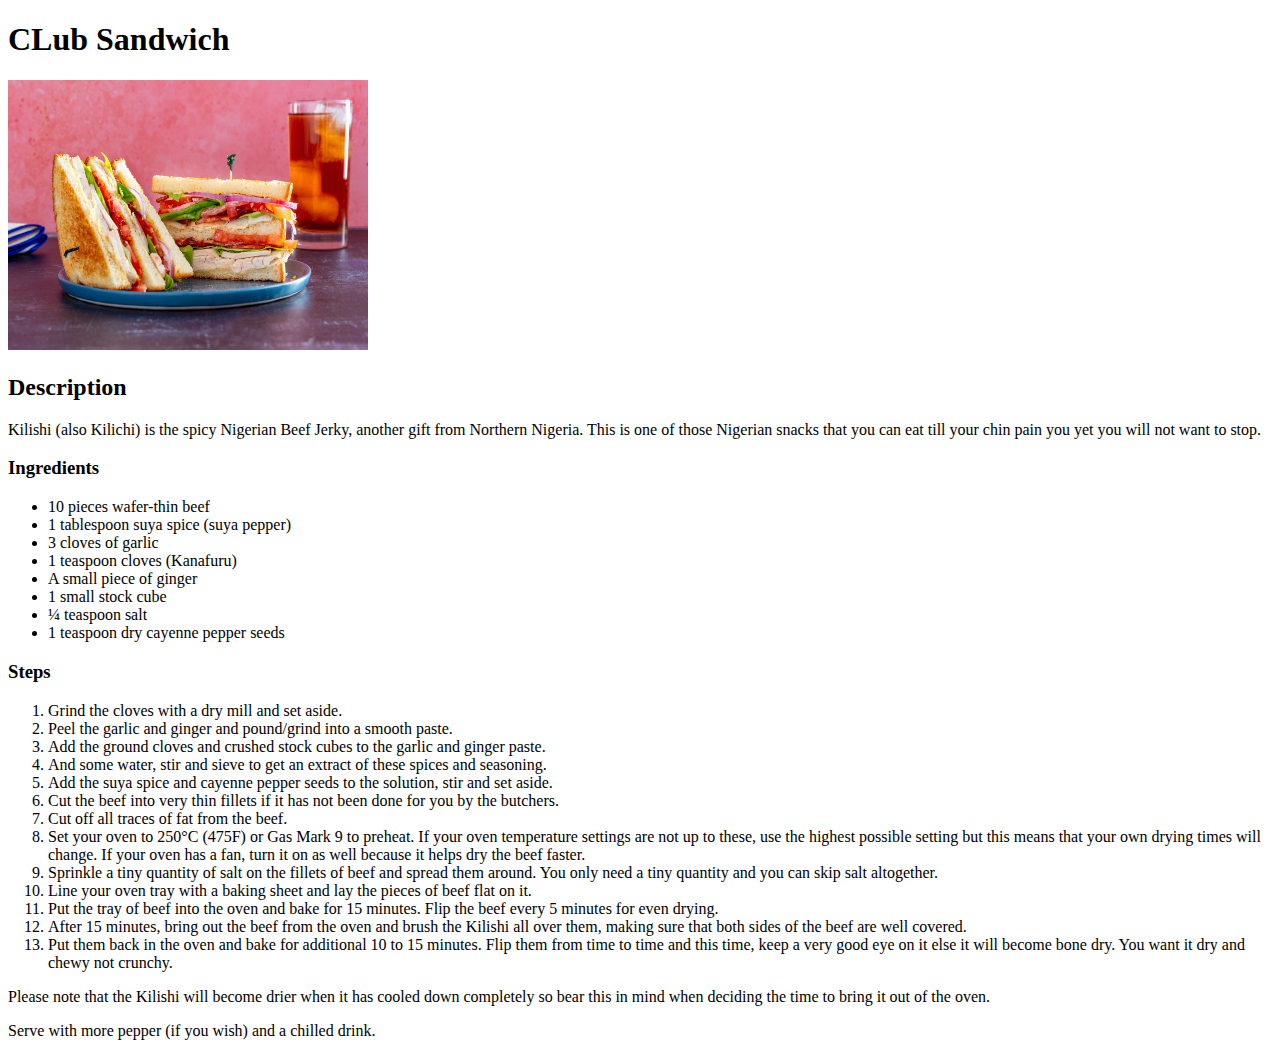
==== recipes/club-sandwich.html @ 105fb0d5 "Add new html, new image and modified index.html" ====
<!DOCTYPE html>
<html lang="en">
<head>
    <meta charset="UTF-8">
    <meta name="viewport" content="width=device-width, initial-scale=1.0">
    <title>Club Sandwich</title>
</head>
<body>
    <h1>CLub Sandwich</h1>

    <img src="../images/club-sandwich.jpg" alt="picture of Kilishi" width="360px" height="270px">

    <h2>Description</h2>
    <p>Kilishi (also Kilichi) is the spicy Nigerian Beef Jerky, another gift from Northern Nigeria. This is one of those Nigerian snacks that you can eat till your chin pain you yet you will not want to stop.</p>
    <h3>Ingredients</h3>

    <ul>
        <li>10 pieces wafer-thin beef</li>
        <li>1 tablespoon suya spice (suya pepper)</li>
        <li>3 cloves of garlic</li>
        <li>1 teaspoon cloves (Kanafuru)</li>
        <li>A small piece of ginger</li>
        <li>1 small stock cube</li>
        <li>¼ teaspoon salt
        </li>
        <li>1 teaspoon dry cayenne pepper seeds</li>
    </ul>

    <h3>Steps</h3>
    <ol>
        <li>Grind the cloves with a dry mill and set aside.</li>
        <li>Peel the garlic and ginger and pound/grind into a smooth paste.</li>
        <li>Add the ground cloves and crushed stock cubes to the garlic and ginger paste.</li>
        <li>And some water, stir and sieve to get an extract of these spices and seasoning.</li>
        <li>Add the suya spice and cayenne pepper seeds to the solution, stir and set aside.</li>
        <li>Cut the beef into very thin fillets if it has not been done for you by the butchers.</li>
        <li>Cut off all traces of fat from the beef.</li>
        <li>Set your oven to 250°C (475F) or Gas Mark 9 to preheat. If your oven temperature settings are not up to these, use the highest possible setting but this means that your own drying times will change. If your oven has a fan, turn it on as well because it helps dry the beef faster.</li>
        <li>Sprinkle a tiny quantity of salt on the fillets of beef and spread them around. You only need a tiny quantity and you can skip salt altogether.</li>
        <li>Line your oven tray with a baking sheet and lay the pieces of beef flat on it.</li>
        <li>Put the tray of beef into the oven and bake for 15 minutes. Flip the beef every 5 minutes for even drying.</li>
        <li>After 15 minutes, bring out the beef from the oven and brush the Kilishi all over them, making sure that both sides of the beef are well covered.</li>
        <li>Put them back in the oven and bake for additional 10 to 15 minutes. Flip them from time to time and this time, keep a very good eye on it else it will become bone dry. You want it dry and chewy not crunchy.</li>
    </ol>
    <p>Please note that the Kilishi will become drier when it has cooled down completely so bear this in mind when deciding the time to bring it out of the oven.</p>
    <p>Serve with more pepper (if you wish) and a chilled drink.</p>

</body>
</html>
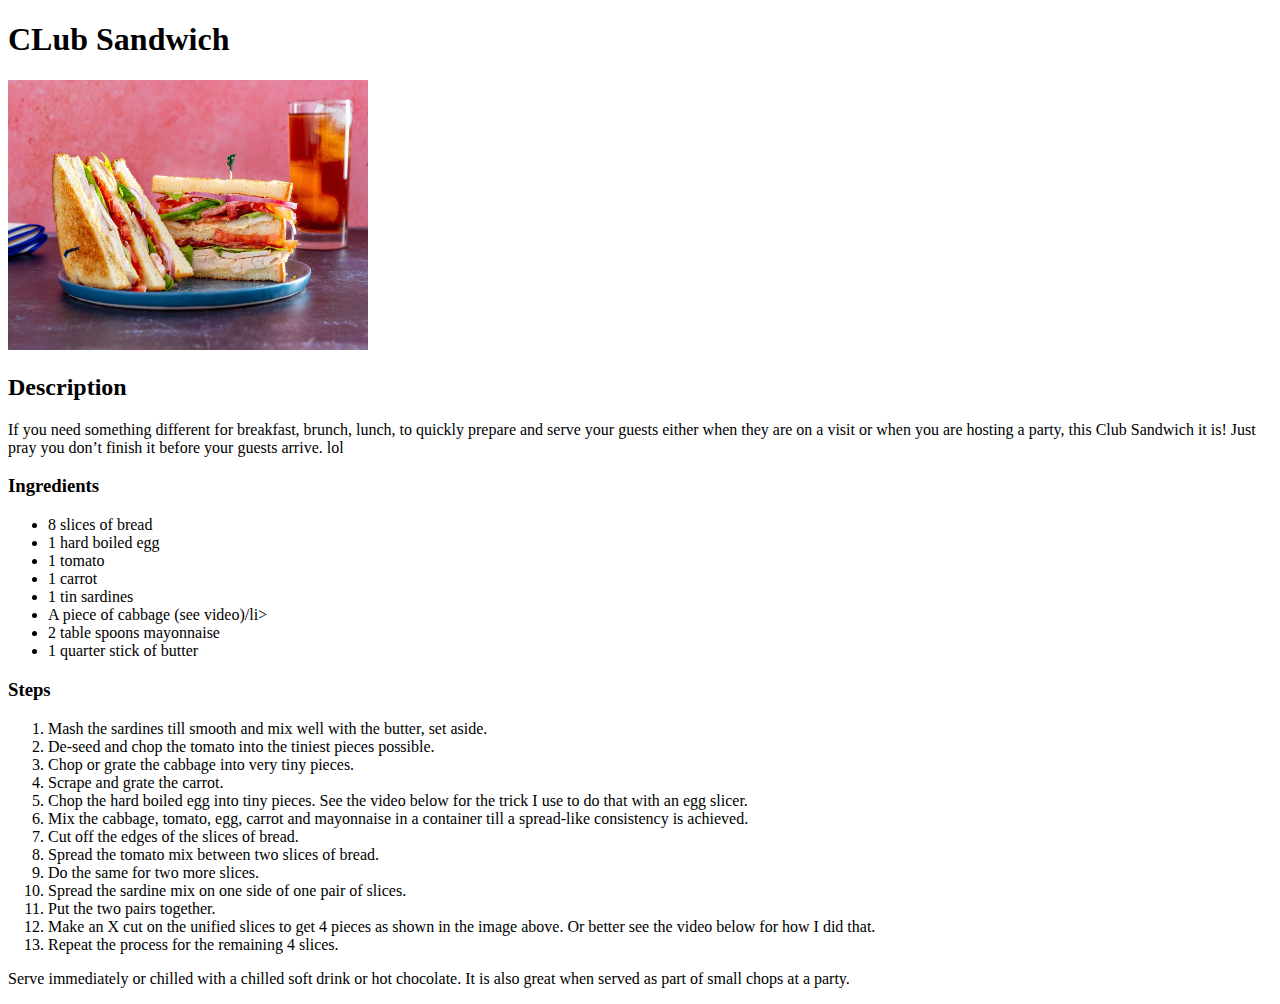
==== commit cce49957: "Add description, ingredients and steps of club sandwich" ====
--- a/recipes/club-sandwich.html
+++ b/recipes/club-sandwich.html
@@ -11,39 +11,37 @@
     <img src="../images/club-sandwich.jpg" alt="picture of Kilishi" width="360px" height="270px">
 
     <h2>Description</h2>
-    <p>Kilishi (also Kilichi) is the spicy Nigerian Beef Jerky, another gift from Northern Nigeria. This is one of those Nigerian snacks that you can eat till your chin pain you yet you will not want to stop.</p>
+    <p>If you need something different for breakfast, brunch, lunch, to quickly prepare and serve your guests either when they are on a visit or when you are hosting a party, this Club Sandwich it is! Just pray you don’t finish it before your guests arrive. lol</p>
     <h3>Ingredients</h3>
 
     <ul>
-        <li>10 pieces wafer-thin beef</li>
-        <li>1 tablespoon suya spice (suya pepper)</li>
-        <li>3 cloves of garlic</li>
-        <li>1 teaspoon cloves (Kanafuru)</li>
-        <li>A small piece of ginger</li>
-        <li>1 small stock cube</li>
-        <li>¼ teaspoon salt
-        </li>
-        <li>1 teaspoon dry cayenne pepper seeds</li>
+        <li>8 slices of bread</li>
+        <li>1 hard boiled egg</li>
+        <li>1 tomato</li>
+        <li>1 carrot</li>
+        <li>1 tin sardines</li>
+        <li>A piece of cabbage (see video)/li>
+        <li>2 table spoons mayonnaise</li>
+        <li>1 quarter stick of butter</li>
     </ul>
 
     <h3>Steps</h3>
     <ol>
-        <li>Grind the cloves with a dry mill and set aside.</li>
-        <li>Peel the garlic and ginger and pound/grind into a smooth paste.</li>
-        <li>Add the ground cloves and crushed stock cubes to the garlic and ginger paste.</li>
-        <li>And some water, stir and sieve to get an extract of these spices and seasoning.</li>
-        <li>Add the suya spice and cayenne pepper seeds to the solution, stir and set aside.</li>
-        <li>Cut the beef into very thin fillets if it has not been done for you by the butchers.</li>
-        <li>Cut off all traces of fat from the beef.</li>
-        <li>Set your oven to 250°C (475F) or Gas Mark 9 to preheat. If your oven temperature settings are not up to these, use the highest possible setting but this means that your own drying times will change. If your oven has a fan, turn it on as well because it helps dry the beef faster.</li>
-        <li>Sprinkle a tiny quantity of salt on the fillets of beef and spread them around. You only need a tiny quantity and you can skip salt altogether.</li>
-        <li>Line your oven tray with a baking sheet and lay the pieces of beef flat on it.</li>
-        <li>Put the tray of beef into the oven and bake for 15 minutes. Flip the beef every 5 minutes for even drying.</li>
-        <li>After 15 minutes, bring out the beef from the oven and brush the Kilishi all over them, making sure that both sides of the beef are well covered.</li>
-        <li>Put them back in the oven and bake for additional 10 to 15 minutes. Flip them from time to time and this time, keep a very good eye on it else it will become bone dry. You want it dry and chewy not crunchy.</li>
+        <li>Mash the sardines till smooth and mix well with the butter, set aside.</li>
+        <li>De-seed and chop the tomato into the tiniest pieces possible.</li>
+        <li>Chop or grate the cabbage into very tiny pieces.</li>
+        <li>Scrape and grate the carrot.</li>
+        <li>Chop the hard boiled egg into tiny pieces. See the video below for the trick I use to do that with an egg slicer.</li>
+        <li>Mix the cabbage, tomato, egg, carrot and mayonnaise in a container till a spread-like consistency is achieved.</li>
+        <li>Cut off the edges of the slices of bread.</li>
+        <li>Spread the tomato mix between two slices of bread.</li>
+        <li>Do the same for two more slices.</li>
+        <li>Spread the sardine mix on one side of one pair of slices.</li>
+        <li>Put the two pairs together.</li>
+        <li>Make an X cut on the unified slices to get 4 pieces as shown in the image above. Or better see the video below for how I did that.</li>
+        <li>Repeat the process for the remaining 4 slices.</li>
     </ol>
-    <p>Please note that the Kilishi will become drier when it has cooled down completely so bear this in mind when deciding the time to bring it out of the oven.</p>
-    <p>Serve with more pepper (if you wish) and a chilled drink.</p>
+    <p>Serve immediately or chilled with a chilled soft drink or hot chocolate. It is also great when served as part of small chops at a party.</p>
 
 </body>
 </html>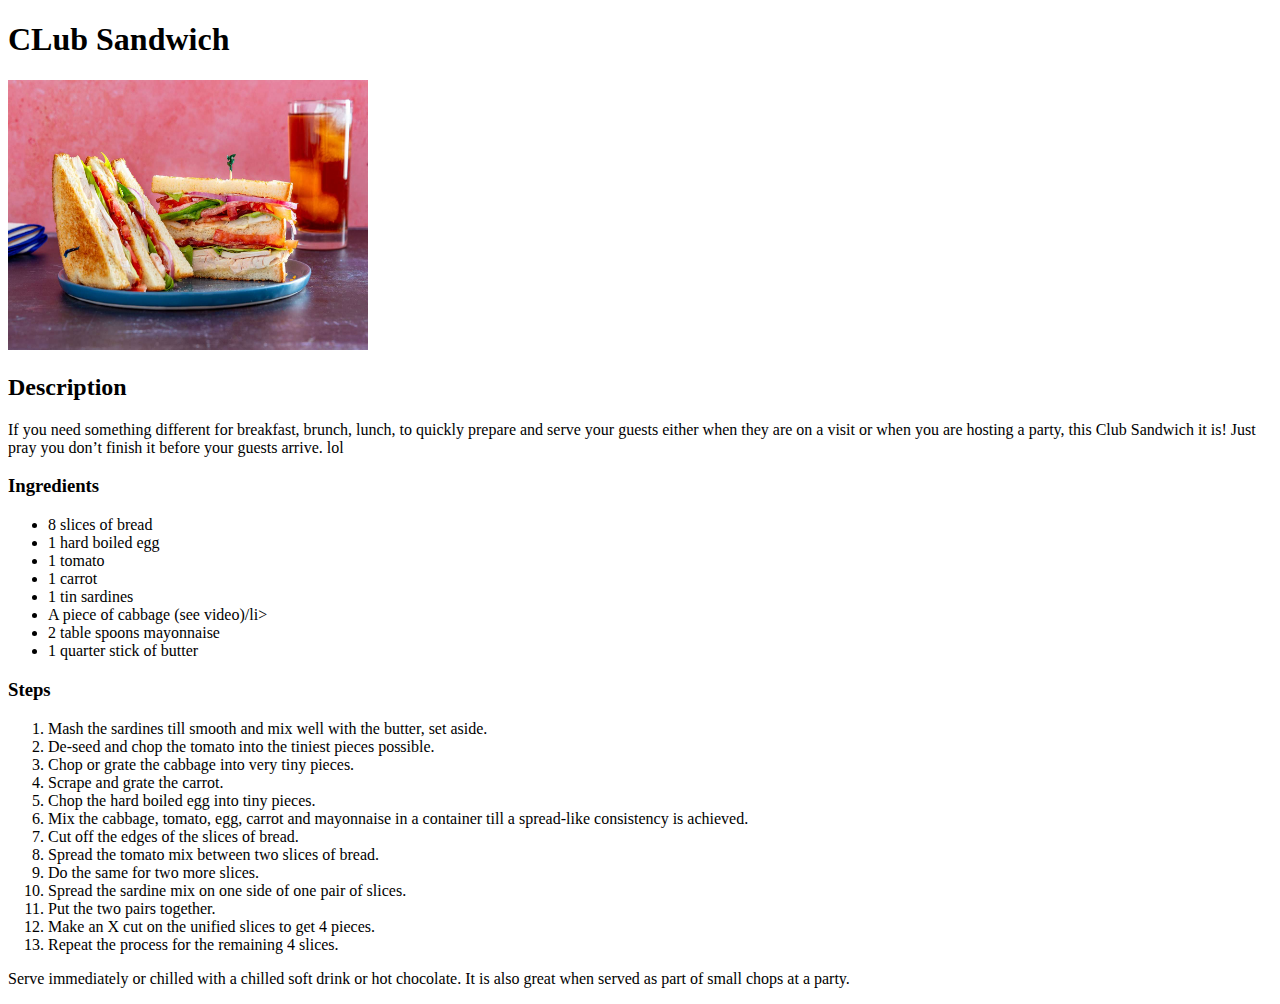
==== commit 9b0da98c: "Remove unnecessary texts from steps in club-sandwich.html" ====
--- a/recipes/club-sandwich.html
+++ b/recipes/club-sandwich.html
@@ -31,14 +31,14 @@
         <li>De-seed and chop the tomato into the tiniest pieces possible.</li>
         <li>Chop or grate the cabbage into very tiny pieces.</li>
         <li>Scrape and grate the carrot.</li>
-        <li>Chop the hard boiled egg into tiny pieces. See the video below for the trick I use to do that with an egg slicer.</li>
+        <li>Chop the hard boiled egg into tiny pieces.</li>
         <li>Mix the cabbage, tomato, egg, carrot and mayonnaise in a container till a spread-like consistency is achieved.</li>
         <li>Cut off the edges of the slices of bread.</li>
         <li>Spread the tomato mix between two slices of bread.</li>
         <li>Do the same for two more slices.</li>
         <li>Spread the sardine mix on one side of one pair of slices.</li>
         <li>Put the two pairs together.</li>
-        <li>Make an X cut on the unified slices to get 4 pieces as shown in the image above. Or better see the video below for how I did that.</li>
+        <li>Make an X cut on the unified slices to get 4 pieces.</li>
         <li>Repeat the process for the remaining 4 slices.</li>
     </ol>
     <p>Serve immediately or chilled with a chilled soft drink or hot chocolate. It is also great when served as part of small chops at a party.</p>
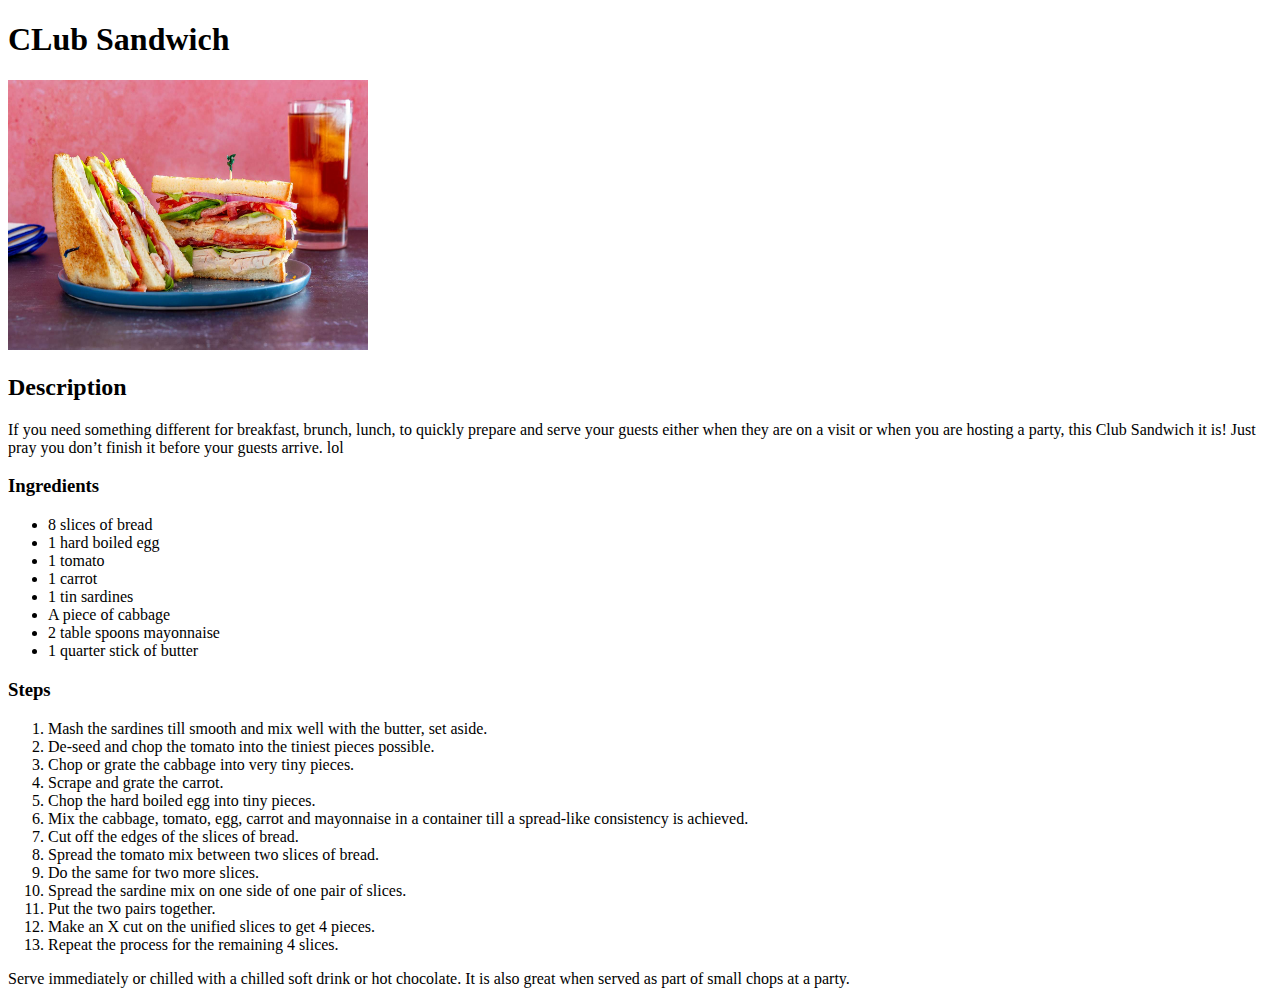
==== commit 1b8f04d7: "fixed typo" ====
--- a/recipes/club-sandwich.html
+++ b/recipes/club-sandwich.html
@@ -20,7 +20,7 @@
         <li>1 tomato</li>
         <li>1 carrot</li>
         <li>1 tin sardines</li>
-        <li>A piece of cabbage (see video)/li>
+        <li>A piece of cabbage </li>
         <li>2 table spoons mayonnaise</li>
         <li>1 quarter stick of butter</li>
     </ul>
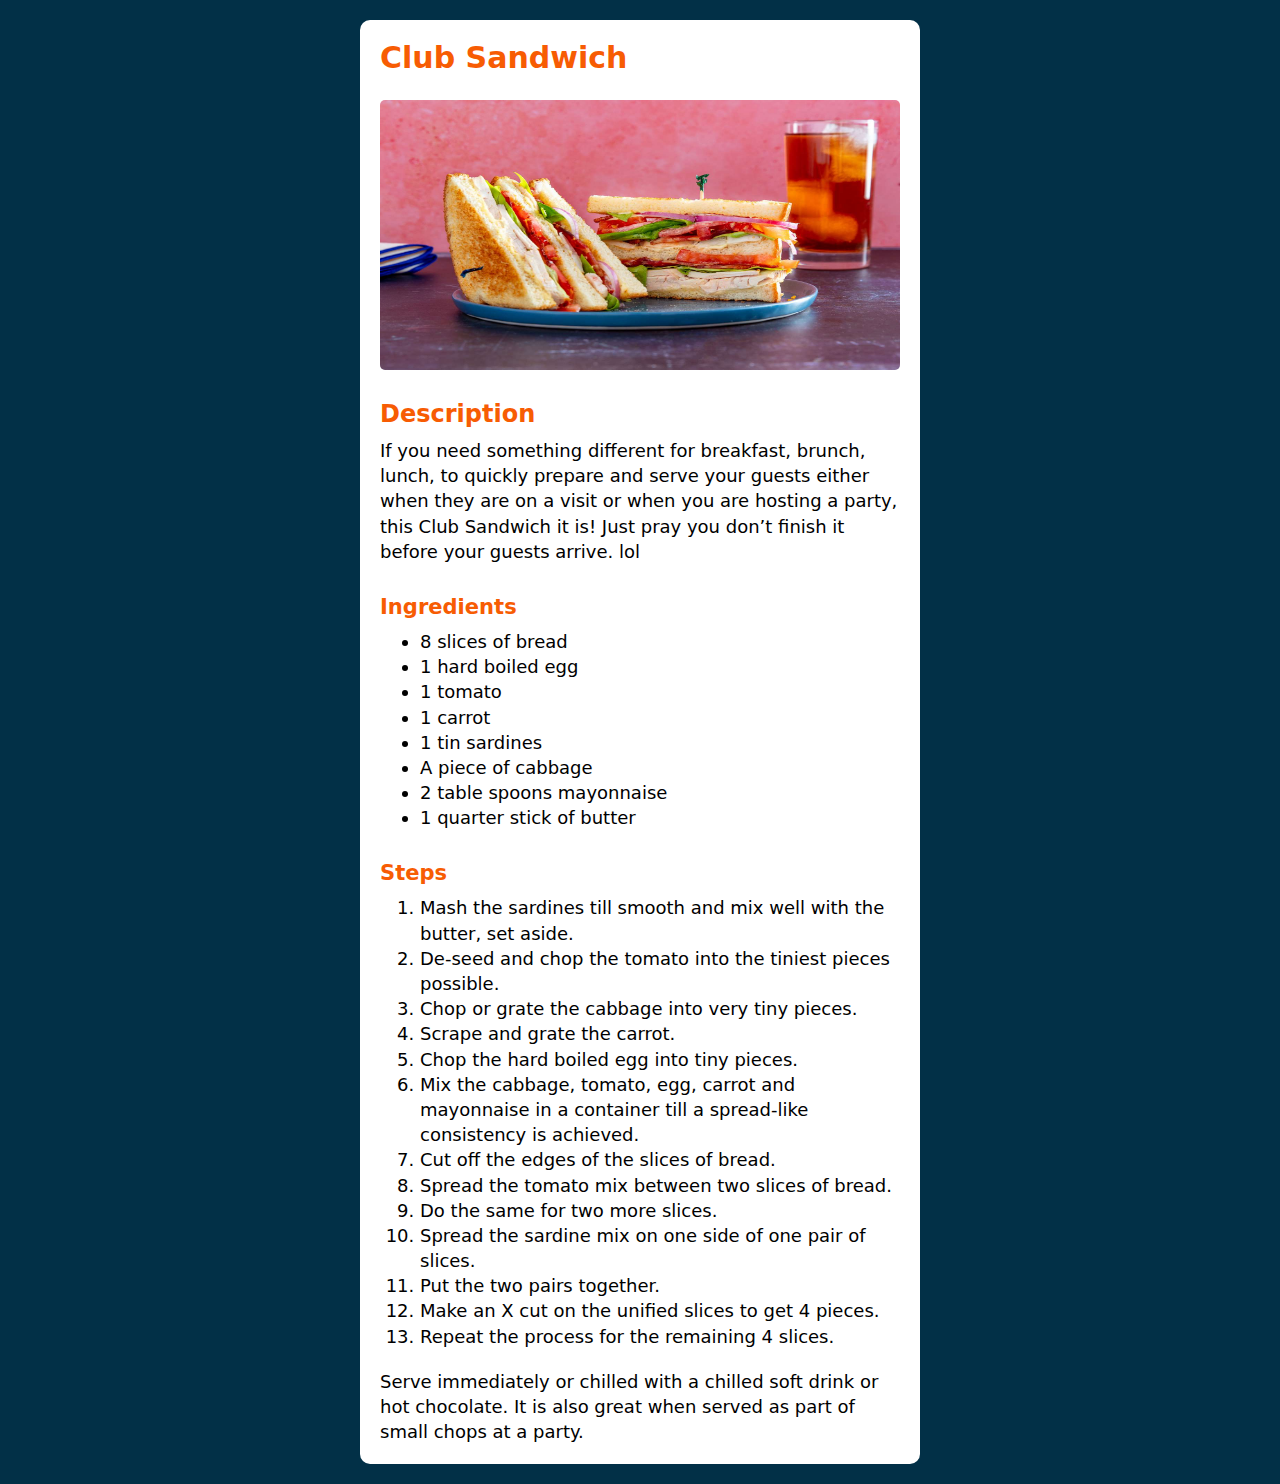
==== commit cae4b317: "Add style.css. Add semantic tags to all html" ====
--- a/recipes/club-sandwich.html
+++ b/recipes/club-sandwich.html
@@ -3,45 +3,44 @@
 <head>
     <meta charset="UTF-8">
     <meta name="viewport" content="width=device-width, initial-scale=1.0">
+    <link rel="stylesheet" href="../style.css">
     <title>Club Sandwich</title>
 </head>
 <body>
-    <h1>CLub Sandwich</h1>
-
-    <img src="../images/club-sandwich.jpg" alt="picture of Kilishi" width="360px" height="270px">
-
-    <h2>Description</h2>
-    <p>If you need something different for breakfast, brunch, lunch, to quickly prepare and serve your guests either when they are on a visit or when you are hosting a party, this Club Sandwich it is! Just pray you don’t finish it before your guests arrive. lol</p>
-    <h3>Ingredients</h3>
-
-    <ul>
-        <li>8 slices of bread</li>
-        <li>1 hard boiled egg</li>
-        <li>1 tomato</li>
-        <li>1 carrot</li>
-        <li>1 tin sardines</li>
-        <li>A piece of cabbage </li>
-        <li>2 table spoons mayonnaise</li>
-        <li>1 quarter stick of butter</li>
-    </ul>
-
-    <h3>Steps</h3>
-    <ol>
-        <li>Mash the sardines till smooth and mix well with the butter, set aside.</li>
-        <li>De-seed and chop the tomato into the tiniest pieces possible.</li>
-        <li>Chop or grate the cabbage into very tiny pieces.</li>
-        <li>Scrape and grate the carrot.</li>
-        <li>Chop the hard boiled egg into tiny pieces.</li>
-        <li>Mix the cabbage, tomato, egg, carrot and mayonnaise in a container till a spread-like consistency is achieved.</li>
-        <li>Cut off the edges of the slices of bread.</li>
-        <li>Spread the tomato mix between two slices of bread.</li>
-        <li>Do the same for two more slices.</li>
-        <li>Spread the sardine mix on one side of one pair of slices.</li>
-        <li>Put the two pairs together.</li>
-        <li>Make an X cut on the unified slices to get 4 pieces.</li>
-        <li>Repeat the process for the remaining 4 slices.</li>
-    </ol>
-    <p>Serve immediately or chilled with a chilled soft drink or hot chocolate. It is also great when served as part of small chops at a party.</p>
+    <main class="container">
+        <h1>Club Sandwich</h1>
+        <img src="../images/club-sandwich.jpg" alt="picture of Club Sandwich" width="360px" height="270px">
+        <h2>Description</h2>
+        <p>If you need something different for breakfast, brunch, lunch, to quickly prepare and serve your guests either when they are on a visit or when you are hosting a party, this Club Sandwich it is! Just pray you don’t finish it before your guests arrive. lol</p>
+        <h3>Ingredients</h3>
+        <ul>
+            <li>8 slices of bread</li>
+            <li>1 hard boiled egg</li>
+            <li>1 tomato</li>
+            <li>1 carrot</li>
+            <li>1 tin sardines</li>
+            <li>A piece of cabbage </li>
+            <li>2 table spoons mayonnaise</li>
+            <li>1 quarter stick of butter</li>
+        </ul>
+        <h3>Steps</h3>
+        <ol>
+            <li>Mash the sardines till smooth and mix well with the butter, set aside.</li>
+            <li>De-seed and chop the tomato into the tiniest pieces possible.</li>
+            <li>Chop or grate the cabbage into very tiny pieces.</li>
+            <li>Scrape and grate the carrot.</li>
+            <li>Chop the hard boiled egg into tiny pieces.</li>
+            <li>Mix the cabbage, tomato, egg, carrot and mayonnaise in a container till a spread-like consistency is achieved.</li>
+            <li>Cut off the edges of the slices of bread.</li>
+            <li>Spread the tomato mix between two slices of bread.</li>
+            <li>Do the same for two more slices.</li>
+            <li>Spread the sardine mix on one side of one pair of slices.</li>
+            <li>Put the two pairs together.</li>
+            <li>Make an X cut on the unified slices to get 4 pieces.</li>
+            <li>Repeat the process for the remaining 4 slices.</li>
+        </ol>
+        <p>Serve immediately or chilled with a chilled soft drink or hot chocolate. It is also great when served as part of small chops at a party.</p>
+    </main>
 
 </body>
 </html>--- a/style.css
+++ b/style.css
@@ -0,0 +1,90 @@
+html {
+    font-size: 62.5%;
+}
+
+* {
+    margin: 0;
+    padding: 0;
+    box-sizing: border-box;
+}
+
+body {
+    background-color: #023047;
+    color: white;
+    font-size: 1.8rem;
+    font-family: system-ui, -apple-system, BlinkMacSystemFont, 'Segoe UI', Roboto, Oxygen, Ubuntu, Cantarell, 'Open Sans', 'Helvetica Neue', sans-serif;
+    max-width: 600px;
+    margin-inline: auto;
+}
+
+.main-header {
+    text-align: center;
+    margin-block: 2rem;
+}
+
+.navbar {
+    display: flex;
+    flex-direction: column;
+    gap: 1rem;
+    justify-content: center;
+}
+
+.navbar li {
+    list-style: none;
+}
+
+a {
+    text-decoration: none;
+    color: #FB8500;
+    font-size: 1.6rem;
+    transition: color .3s linear;
+}
+
+a:hover {
+    color: #a35700;
+}
+
+img {
+    width: 100%;
+    display: block;
+    margin-top: 2.5rem;
+    border-radius: 5px;
+}
+
+.container {
+    background-color: white;
+    color: black;
+    padding: 2rem;
+    margin: 2rem;
+    border-radius: 10px;
+}
+
+.container h1, h2, h3 {
+    color: #F75C03;
+    margin-bottom: 1rem;
+}
+
+h2, h3 {
+    margin-top: 3rem;
+}
+
+.container h1 {
+    font-size: 3rem;
+}
+
+h2 {
+    font-size: 2.4rem;
+}
+
+.container p, .container ul, ol {
+    line-height: 1.4;
+}
+
+.container ul, ol {
+    padding-left: 4rem;
+
+}
+
+ol {
+    margin-bottom: 2rem;
+}